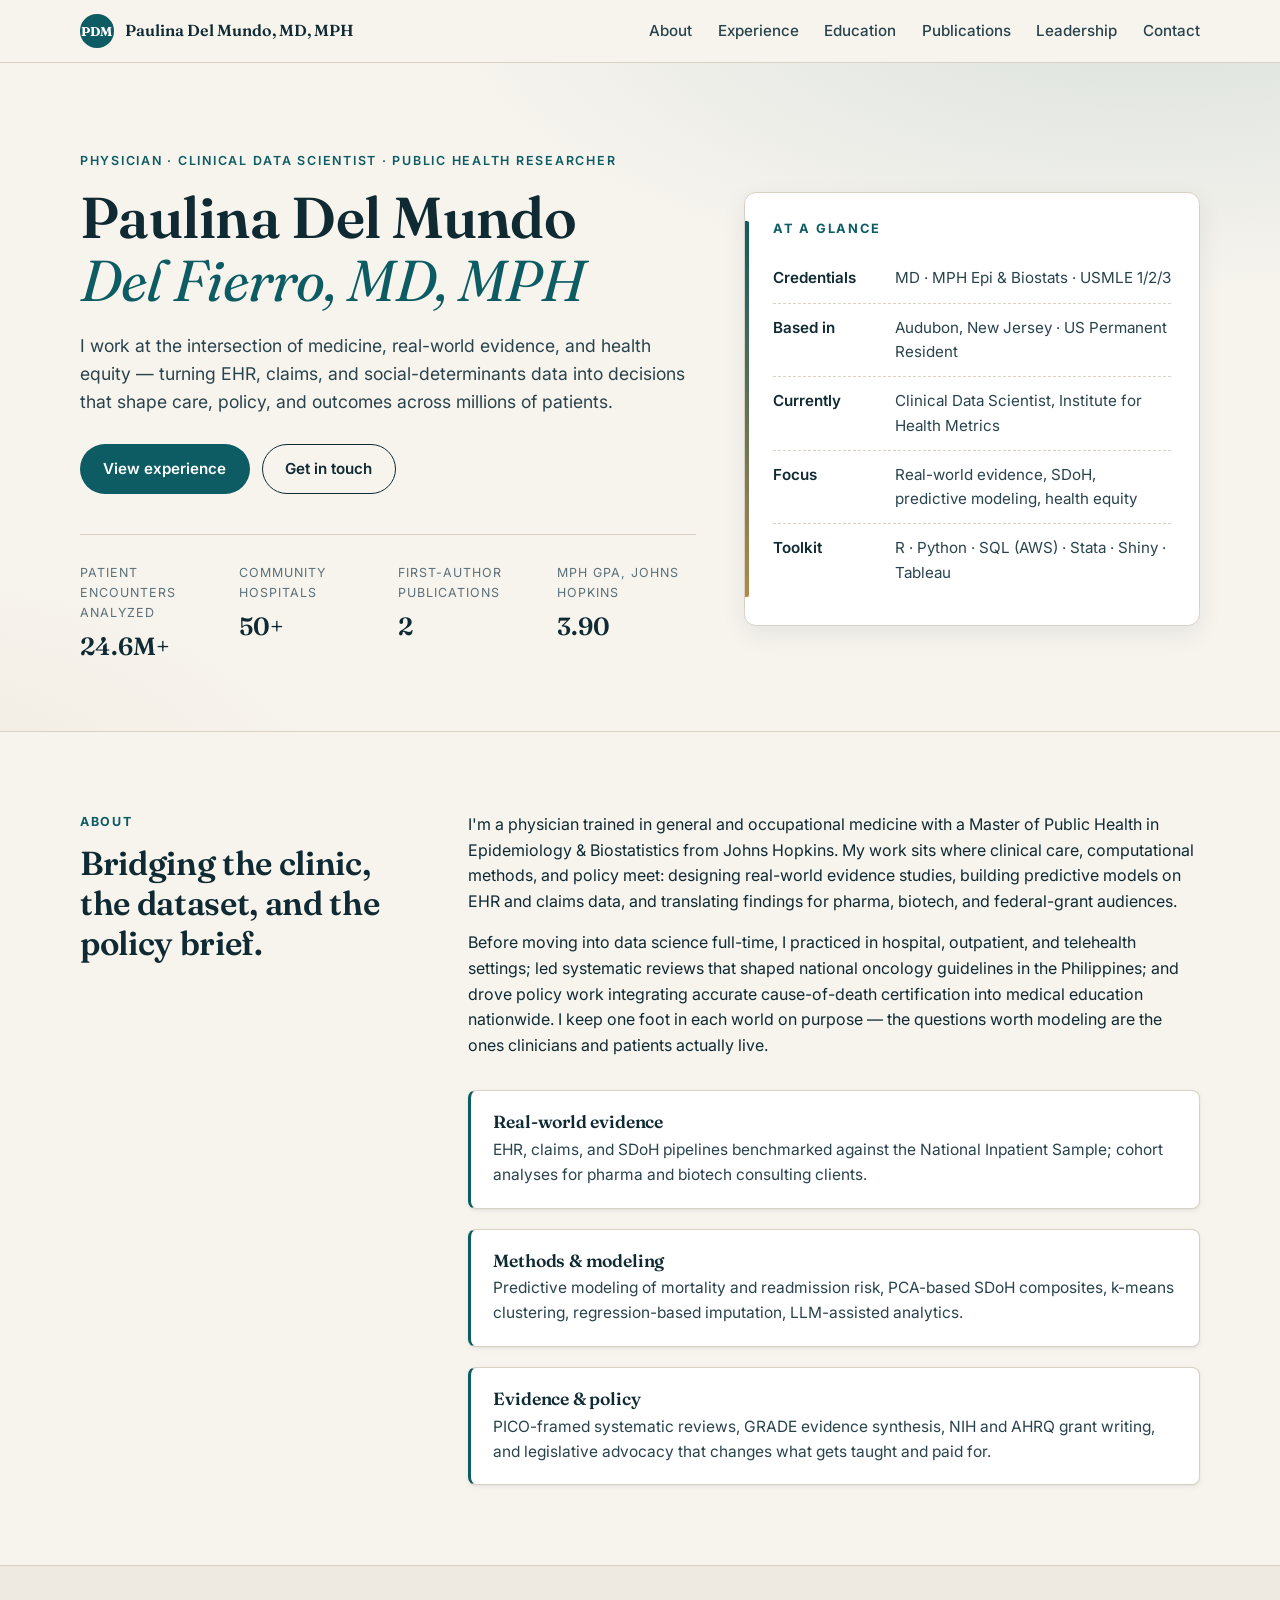
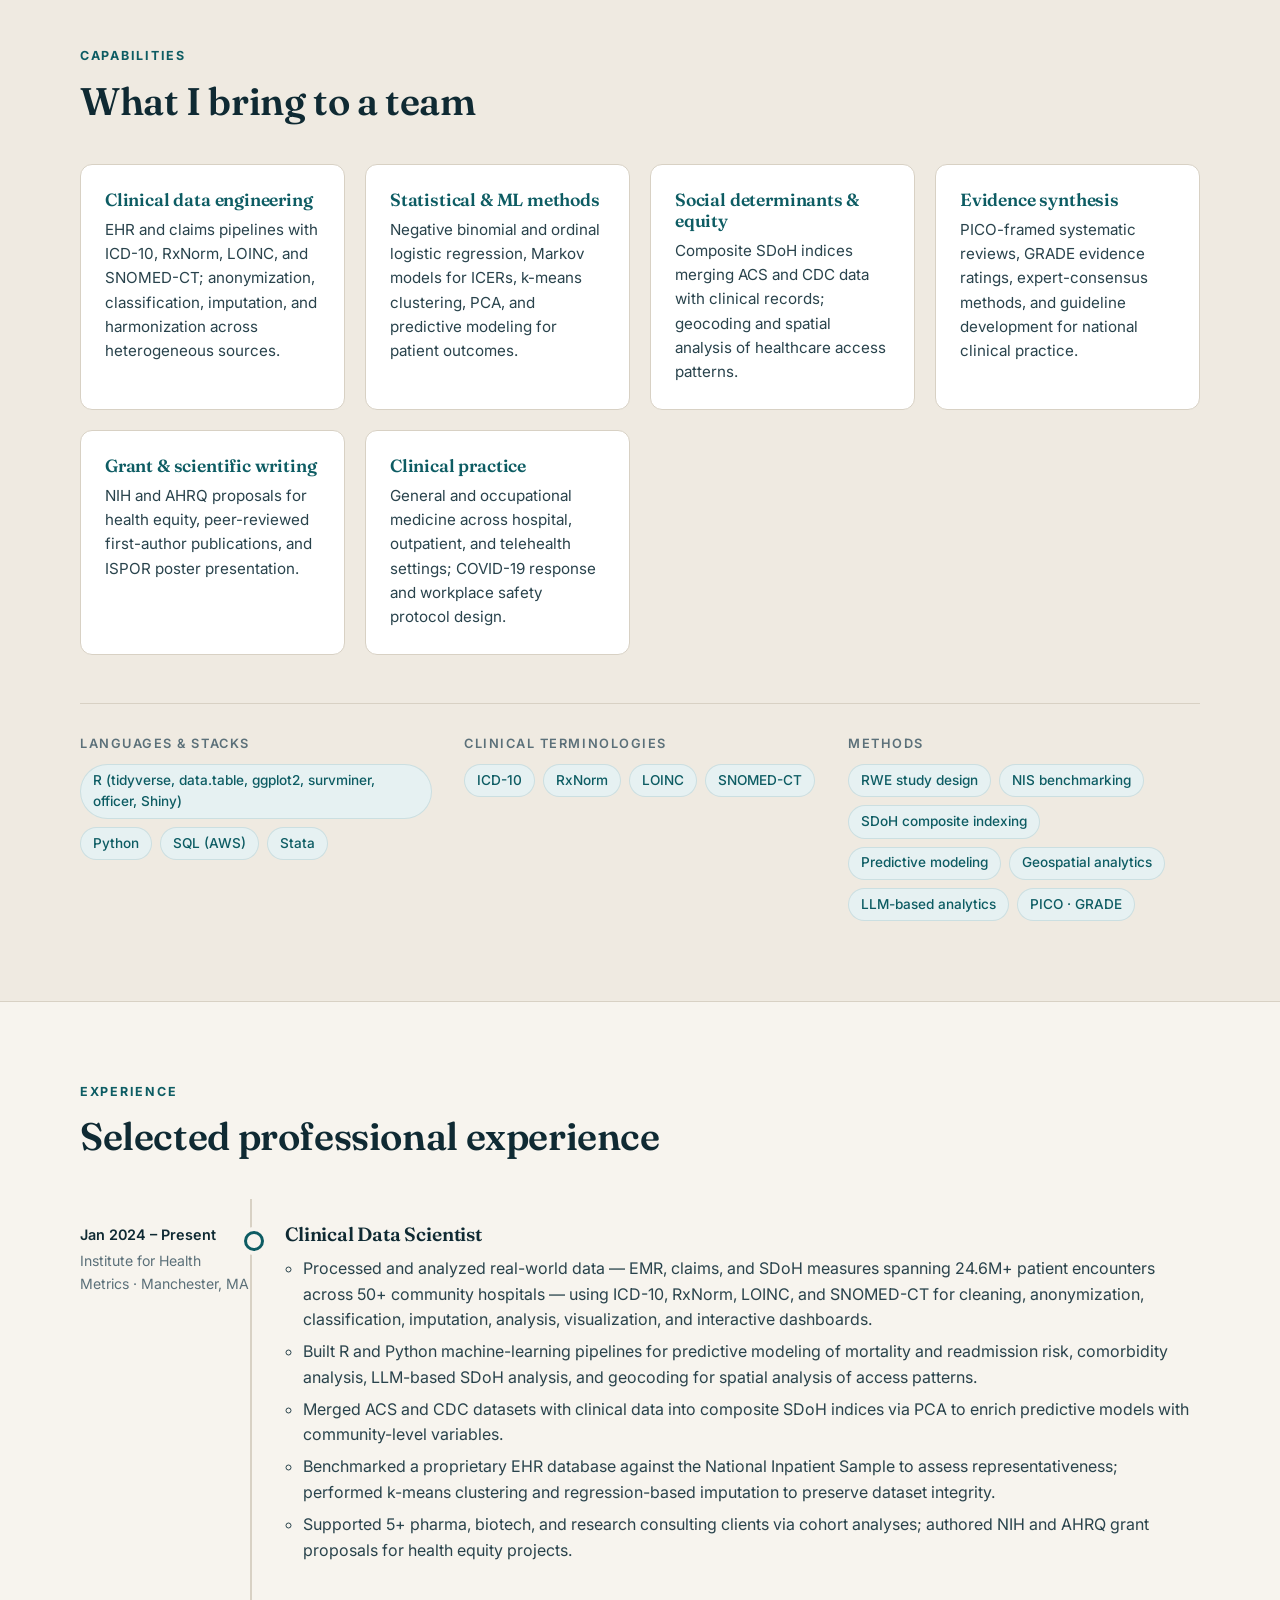
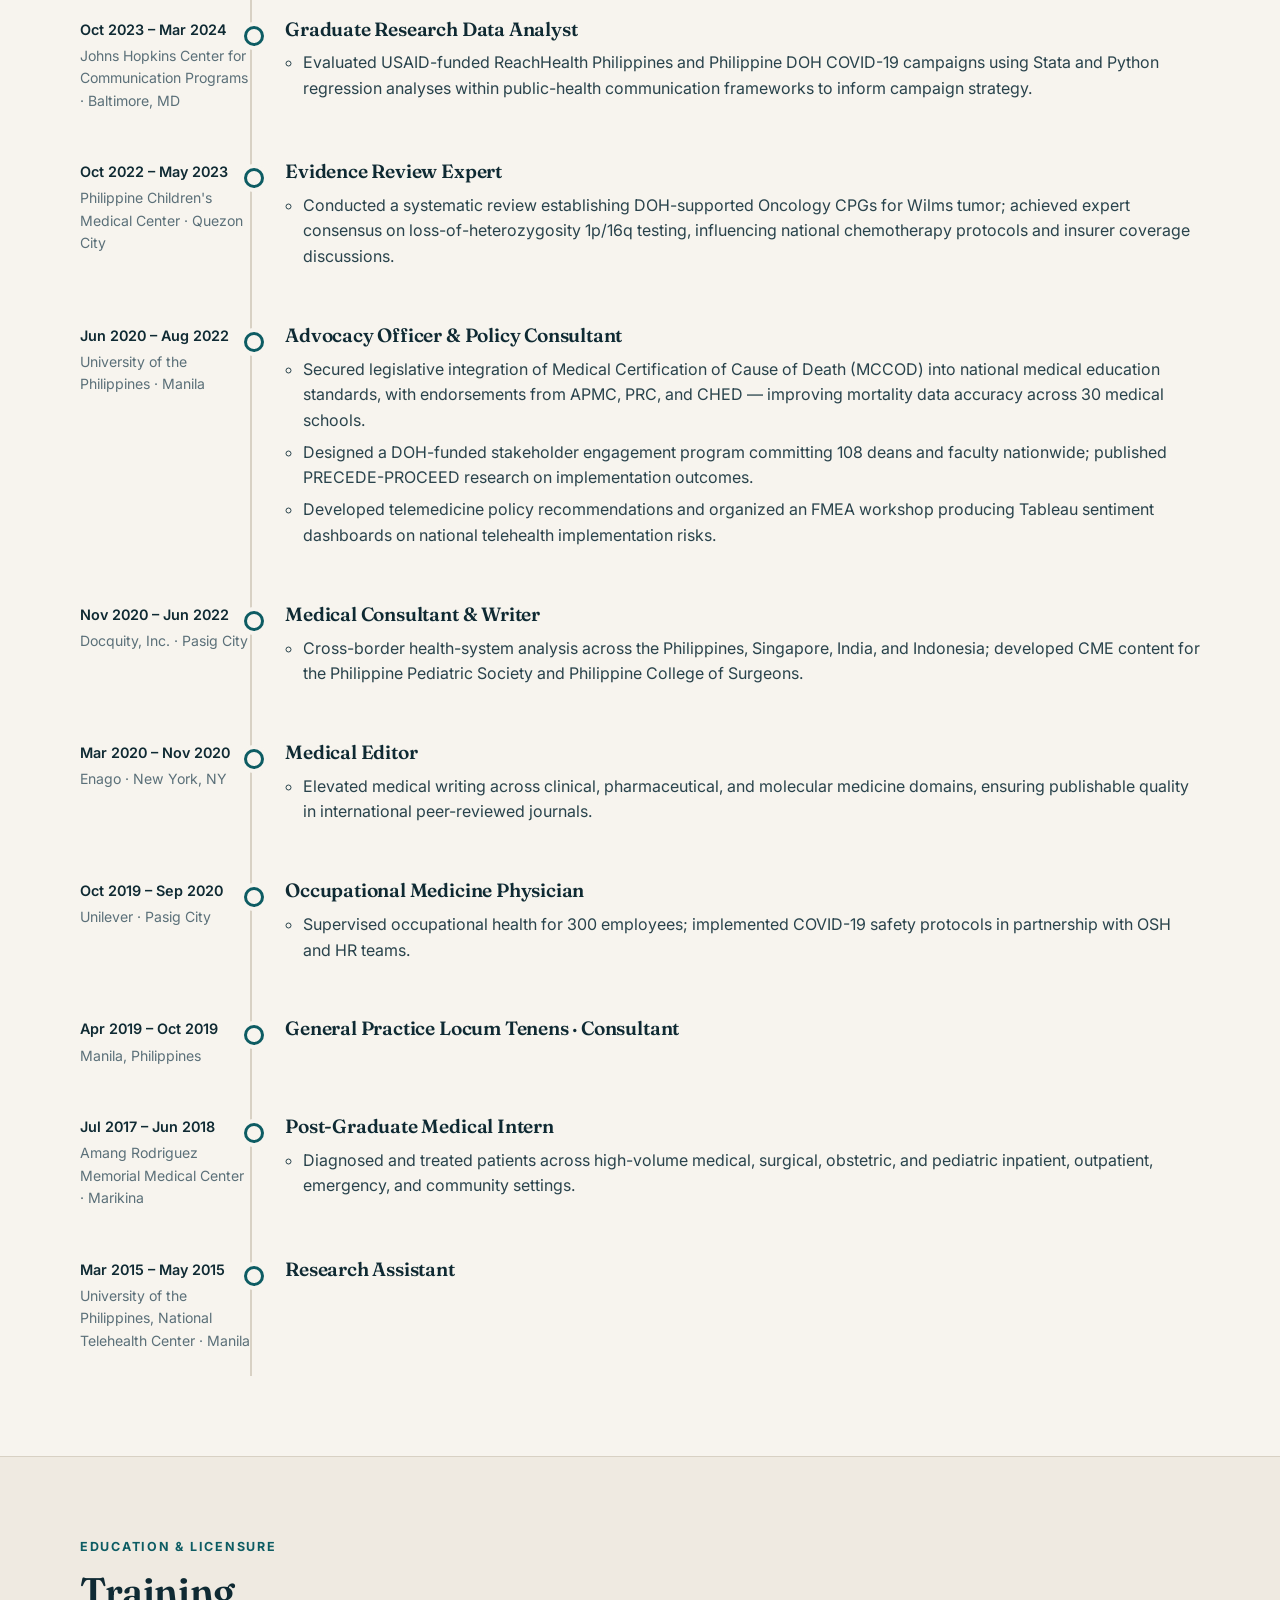
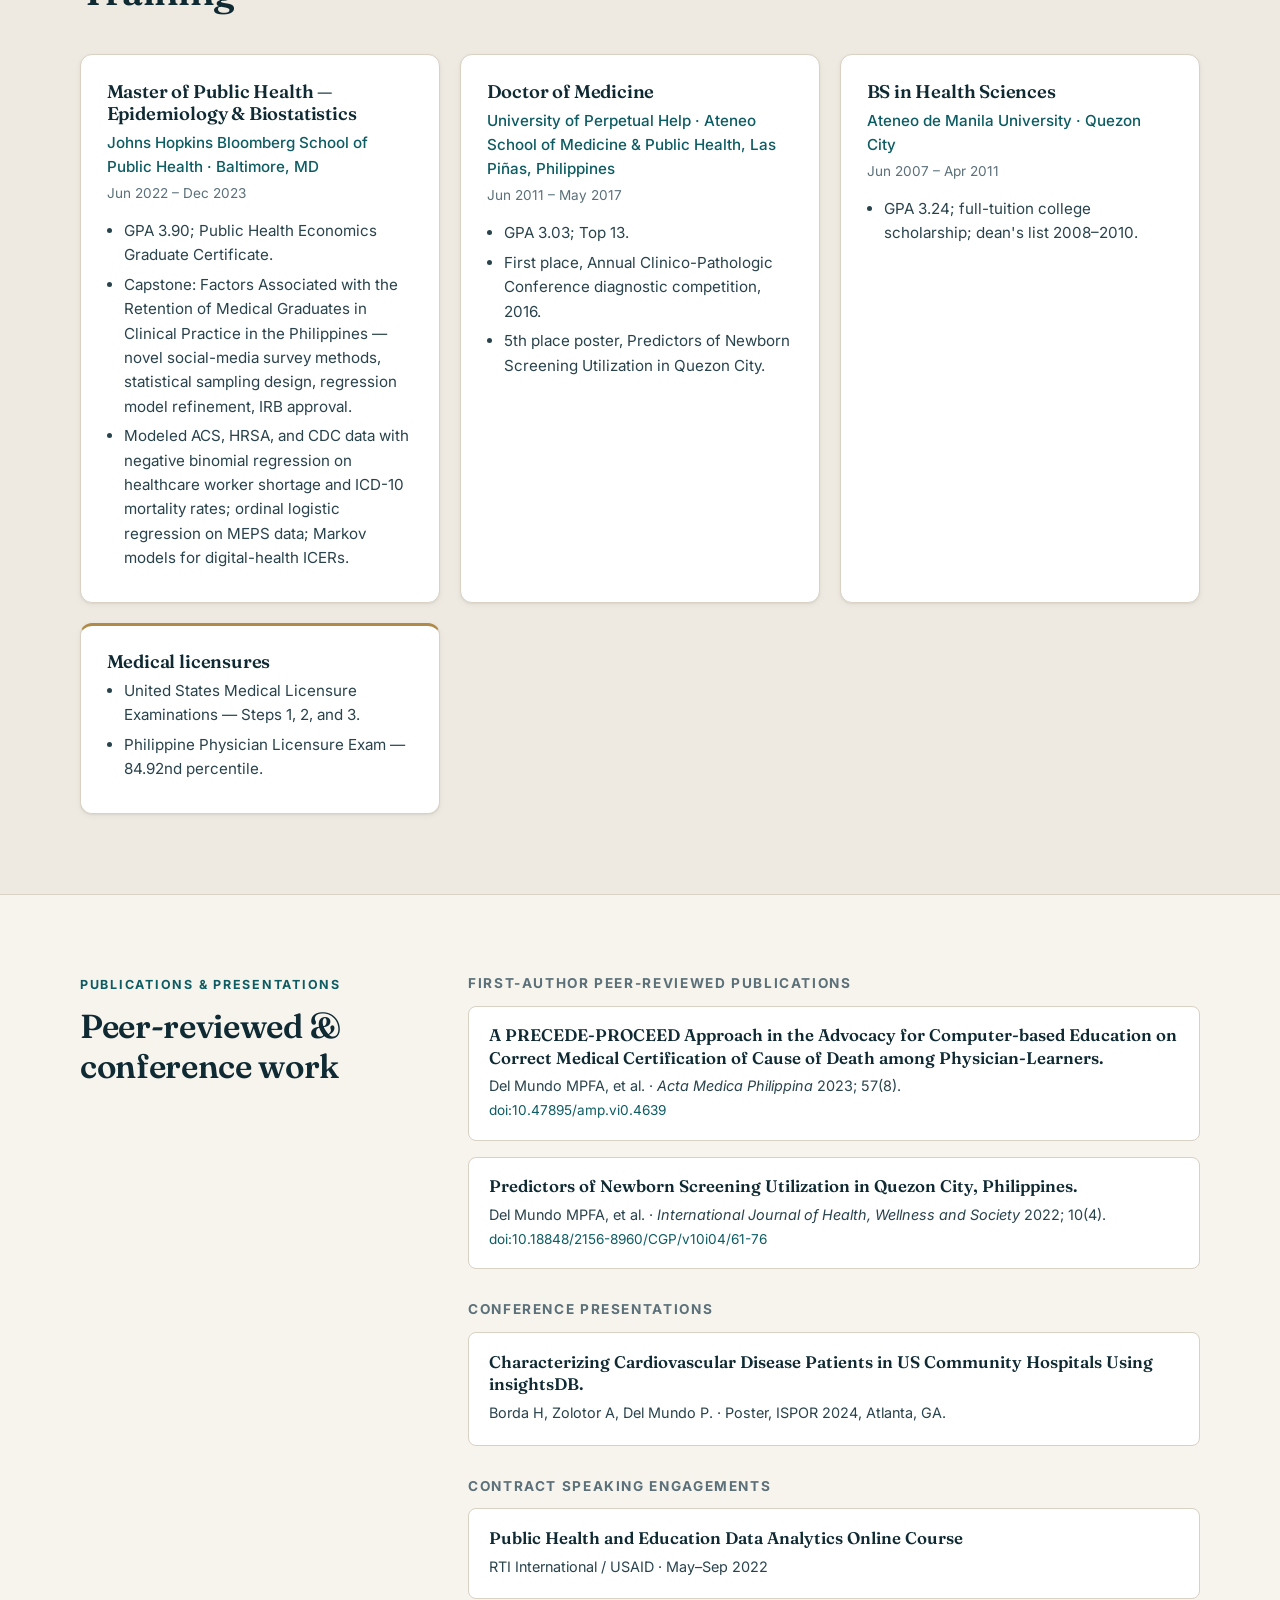
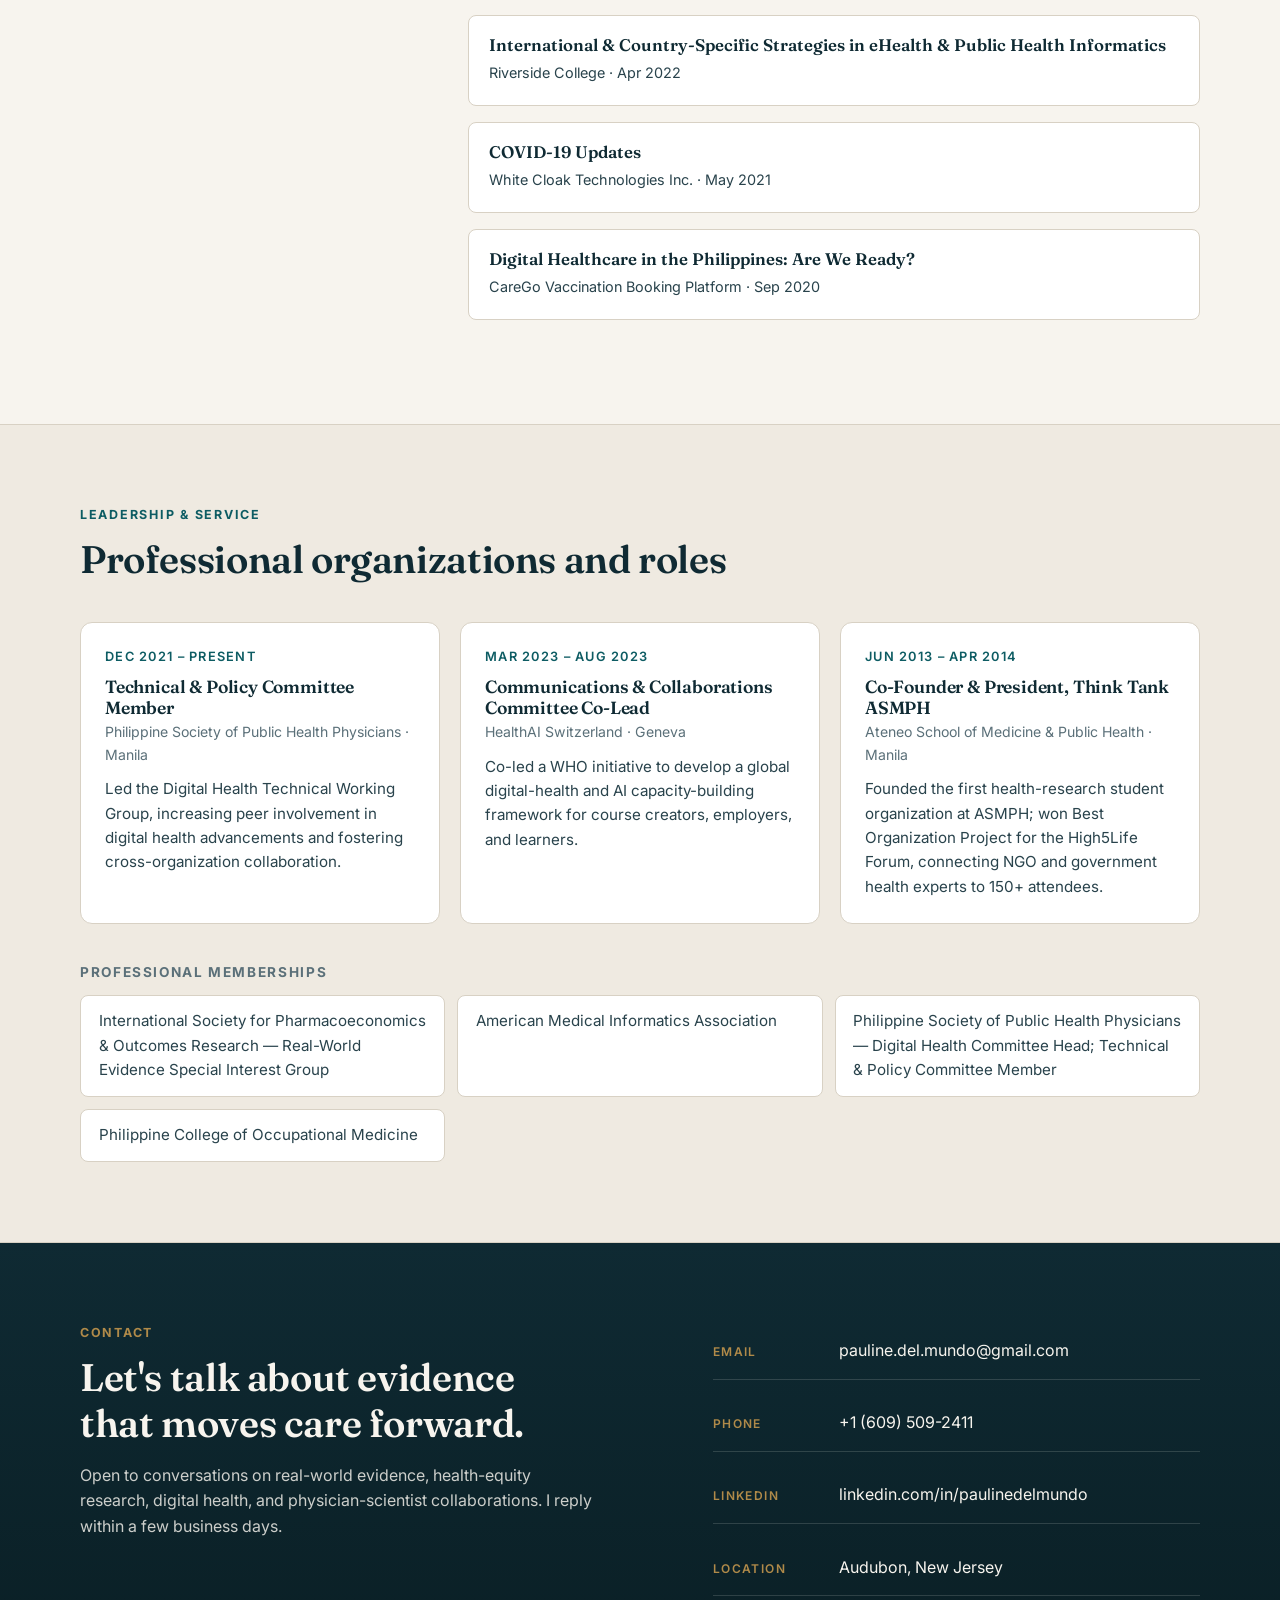
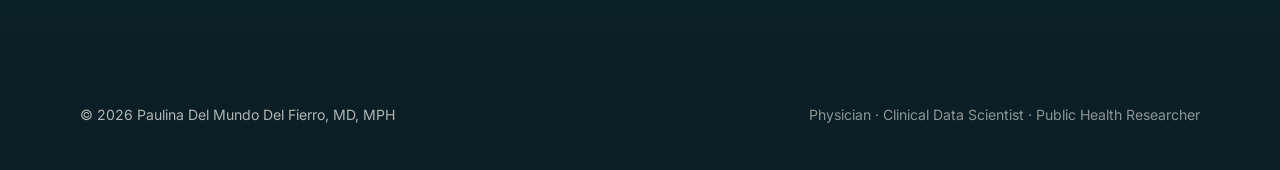
==== index.html @ 36c2dc62 "Add static portfolio site Single-page site with hero, about, capabilities, experience timeline, educ" ====
<!DOCTYPE html>
<html lang="en">
<head>
  <meta charset="UTF-8" />
  <meta name="viewport" content="width=device-width, initial-scale=1.0" />
  <title>Paulina Del Mundo Del Fierro, MD, MPH — Physician & Clinical Data Scientist</title>
  <meta name="description" content="Physician and clinical data scientist working at the intersection of real-world evidence, health equity, and digital health. MD, MPH (Johns Hopkins)." />
  <link rel="preconnect" href="https://fonts.googleapis.com" />
  <link rel="preconnect" href="https://fonts.gstatic.com" crossorigin />
  <link href="https://fonts.googleapis.com/css2?family=Fraunces:ital,wght@0,400;0,600;0,700;1,400&family=Inter:wght@300;400;500;600;700&display=swap" rel="stylesheet" />
  <link rel="stylesheet" href="styles.css" />
</head>
<body>
  <header class="site-header">
    <div class="container nav">
      <a href="#top" class="brand">
        <span class="brand-mark">PDM</span>
        <span class="brand-name">Paulina Del Mundo, MD, MPH</span>
      </a>
      <nav aria-label="Primary">
        <ul class="nav-links">
          <li><a href="#about">About</a></li>
          <li><a href="#experience">Experience</a></li>
          <li><a href="#education">Education</a></li>
          <li><a href="#publications">Publications</a></li>
          <li><a href="#leadership">Leadership</a></li>
          <li><a href="#contact">Contact</a></li>
        </ul>
      </nav>
      <button class="nav-toggle" aria-label="Open navigation" aria-expanded="false">
        <span></span><span></span><span></span>
      </button>
    </div>
  </header>

  <main id="top">
    <section class="hero">
      <div class="container hero-grid">
        <div class="hero-copy">
          <p class="eyebrow">Physician &middot; Clinical Data Scientist &middot; Public Health Researcher</p>
          <h1>Paulina Del Mundo<br /><span class="hero-accent">Del Fierro, MD, MPH</span></h1>
          <p class="lede">
            I work at the intersection of medicine, real-world evidence, and health equity —
            turning EHR, claims, and social-determinants data into decisions that shape
            care, policy, and outcomes across millions of patients.
          </p>
          <div class="hero-cta">
            <a class="btn btn-primary" href="#experience">View experience</a>
            <a class="btn btn-ghost" href="#contact">Get in touch</a>
          </div>
          <dl class="hero-stats">
            <div>
              <dt>Patient encounters analyzed</dt>
              <dd>24.6M+</dd>
            </div>
            <div>
              <dt>Community hospitals</dt>
              <dd>50+</dd>
            </div>
            <div>
              <dt>First-author publications</dt>
              <dd>2</dd>
            </div>
            <div>
              <dt>MPH GPA, Johns Hopkins</dt>
              <dd>3.90</dd>
            </div>
          </dl>
        </div>
        <aside class="hero-card" aria-label="At a glance">
          <h2 class="card-title">At a glance</h2>
          <ul class="card-list">
            <li><strong>Credentials</strong><span>MD &middot; MPH Epi &amp; Biostats &middot; USMLE 1/2/3</span></li>
            <li><strong>Based in</strong><span>Audubon, New Jersey &middot; US Permanent Resident</span></li>
            <li><strong>Currently</strong><span>Clinical Data Scientist, Institute for Health Metrics</span></li>
            <li><strong>Focus</strong><span>Real-world evidence, SDoH, predictive modeling, health equity</span></li>
            <li><strong>Toolkit</strong><span>R &middot; Python &middot; SQL (AWS) &middot; Stata &middot; Shiny &middot; Tableau</span></li>
          </ul>
        </aside>
      </div>
    </section>

    <section id="about" class="section">
      <div class="container section-grid">
        <div class="section-intro">
          <p class="section-kicker">About</p>
          <h2>Bridging the clinic, the dataset, and the policy brief.</h2>
        </div>
        <div class="section-body">
          <p>
            I'm a physician trained in general and occupational medicine with a Master of Public Health
            in Epidemiology &amp; Biostatistics from Johns Hopkins. My work sits where clinical care,
            computational methods, and policy meet: designing real-world evidence studies, building
            predictive models on EHR and claims data, and translating findings for pharma, biotech,
            and federal-grant audiences.
          </p>
          <p>
            Before moving into data science full-time, I practiced in hospital, outpatient, and
            telehealth settings; led systematic reviews that shaped national oncology guidelines in the
            Philippines; and drove policy work integrating accurate cause-of-death certification into
            medical education nationwide. I keep one foot in each world on purpose — the questions
            worth modeling are the ones clinicians and patients actually live.
          </p>
          <ul class="pillars">
            <li>
              <h3>Real-world evidence</h3>
              <p>EHR, claims, and SDoH pipelines benchmarked against the National Inpatient Sample; cohort analyses for pharma and biotech consulting clients.</p>
            </li>
            <li>
              <h3>Methods &amp; modeling</h3>
              <p>Predictive modeling of mortality and readmission risk, PCA-based SDoH composites, k-means clustering, regression-based imputation, LLM-assisted analytics.</p>
            </li>
            <li>
              <h3>Evidence &amp; policy</h3>
              <p>PICO-framed systematic reviews, GRADE evidence synthesis, NIH and AHRQ grant writing, and legislative advocacy that changes what gets taught and paid for.</p>
            </li>
          </ul>
        </div>
      </div>
    </section>

    <section id="skills" class="section section-muted">
      <div class="container">
        <p class="section-kicker">Capabilities</p>
        <h2 class="section-title">What I bring to a team</h2>
        <div class="skills-grid">
          <article class="skill-card">
            <h3>Clinical data engineering</h3>
            <p>EHR and claims pipelines with ICD-10, RxNorm, LOINC, and SNOMED-CT; anonymization, classification, imputation, and harmonization across heterogeneous sources.</p>
          </article>
          <article class="skill-card">
            <h3>Statistical &amp; ML methods</h3>
            <p>Negative binomial and ordinal logistic regression, Markov models for ICERs, k-means clustering, PCA, and predictive modeling for patient outcomes.</p>
          </article>
          <article class="skill-card">
            <h3>Social determinants &amp; equity</h3>
            <p>Composite SDoH indices merging ACS and CDC data with clinical records; geocoding and spatial analysis of healthcare access patterns.</p>
          </article>
          <article class="skill-card">
            <h3>Evidence synthesis</h3>
            <p>PICO-framed systematic reviews, GRADE evidence ratings, expert-consensus methods, and guideline development for national clinical practice.</p>
          </article>
          <article class="skill-card">
            <h3>Grant &amp; scientific writing</h3>
            <p>NIH and AHRQ proposals for health equity, peer-reviewed first-author publications, and ISPOR poster presentation.</p>
          </article>
          <article class="skill-card">
            <h3>Clinical practice</h3>
            <p>General and occupational medicine across hospital, outpatient, and telehealth settings; COVID-19 response and workplace safety protocol design.</p>
          </article>
        </div>

        <div class="toolkit">
          <div>
            <h4>Languages &amp; stacks</h4>
            <ul class="tags">
              <li>R (tidyverse, data.table, ggplot2, survminer, officer, Shiny)</li>
              <li>Python</li>
              <li>SQL (AWS)</li>
              <li>Stata</li>
            </ul>
          </div>
          <div>
            <h4>Clinical terminologies</h4>
            <ul class="tags">
              <li>ICD-10</li>
              <li>RxNorm</li>
              <li>LOINC</li>
              <li>SNOMED-CT</li>
            </ul>
          </div>
          <div>
            <h4>Methods</h4>
            <ul class="tags">
              <li>RWE study design</li>
              <li>NIS benchmarking</li>
              <li>SDoH composite indexing</li>
              <li>Predictive modeling</li>
              <li>Geospatial analytics</li>
              <li>LLM-based analytics</li>
              <li>PICO &middot; GRADE</li>
            </ul>
          </div>
        </div>
      </div>
    </section>

    <section id="experience" class="section">
      <div class="container">
        <p class="section-kicker">Experience</p>
        <h2 class="section-title">Selected professional experience</h2>
        <ol class="timeline">
          <li>
            <div class="timeline-meta">
              <time>Jan 2024 &ndash; Present</time>
              <p class="timeline-org">Institute for Health Metrics &middot; Manchester, MA</p>
            </div>
            <div class="timeline-body">
              <h3>Clinical Data Scientist</h3>
              <ul>
                <li>Processed and analyzed real-world data — EMR, claims, and SDoH measures spanning 24.6M+ patient encounters across 50+ community hospitals — using ICD-10, RxNorm, LOINC, and SNOMED-CT for cleaning, anonymization, classification, imputation, analysis, visualization, and interactive dashboards.</li>
                <li>Built R and Python machine-learning pipelines for predictive modeling of mortality and readmission risk, comorbidity analysis, LLM-based SDoH analysis, and geocoding for spatial analysis of access patterns.</li>
                <li>Merged ACS and CDC datasets with clinical data into composite SDoH indices via PCA to enrich predictive models with community-level variables.</li>
                <li>Benchmarked a proprietary EHR database against the National Inpatient Sample to assess representativeness; performed k-means clustering and regression-based imputation to preserve dataset integrity.</li>
                <li>Supported 5+ pharma, biotech, and research consulting clients via cohort analyses; authored NIH and AHRQ grant proposals for health equity projects.</li>
              </ul>
            </div>
          </li>

          <li>
            <div class="timeline-meta">
              <time>Oct 2023 &ndash; Mar 2024</time>
              <p class="timeline-org">Johns Hopkins Center for Communication Programs &middot; Baltimore, MD</p>
            </div>
            <div class="timeline-body">
              <h3>Graduate Research Data Analyst</h3>
              <ul>
                <li>Evaluated USAID-funded ReachHealth Philippines and Philippine DOH COVID-19 campaigns using Stata and Python regression analyses within public-health communication frameworks to inform campaign strategy.</li>
              </ul>
            </div>
          </li>

          <li>
            <div class="timeline-meta">
              <time>Oct 2022 &ndash; May 2023</time>
              <p class="timeline-org">Philippine Children's Medical Center &middot; Quezon City</p>
            </div>
            <div class="timeline-body">
              <h3>Evidence Review Expert</h3>
              <ul>
                <li>Conducted a systematic review establishing DOH-supported Oncology CPGs for Wilms tumor; achieved expert consensus on loss-of-heterozygosity 1p/16q testing, influencing national chemotherapy protocols and insurer coverage discussions.</li>
              </ul>
            </div>
          </li>

          <li>
            <div class="timeline-meta">
              <time>Jun 2020 &ndash; Aug 2022</time>
              <p class="timeline-org">University of the Philippines &middot; Manila</p>
            </div>
            <div class="timeline-body">
              <h3>Advocacy Officer &amp; Policy Consultant</h3>
              <ul>
                <li>Secured legislative integration of Medical Certification of Cause of Death (MCCOD) into national medical education standards, with endorsements from APMC, PRC, and CHED — improving mortality data accuracy across 30 medical schools.</li>
                <li>Designed a DOH-funded stakeholder engagement program committing 108 deans and faculty nationwide; published PRECEDE-PROCEED research on implementation outcomes.</li>
                <li>Developed telemedicine policy recommendations and organized an FMEA workshop producing Tableau sentiment dashboards on national telehealth implementation risks.</li>
              </ul>
            </div>
          </li>

          <li>
            <div class="timeline-meta">
              <time>Nov 2020 &ndash; Jun 2022</time>
              <p class="timeline-org">Docquity, Inc. &middot; Pasig City</p>
            </div>
            <div class="timeline-body">
              <h3>Medical Consultant &amp; Writer</h3>
              <ul>
                <li>Cross-border health-system analysis across the Philippines, Singapore, India, and Indonesia; developed CME content for the Philippine Pediatric Society and Philippine College of Surgeons.</li>
              </ul>
            </div>
          </li>

          <li>
            <div class="timeline-meta">
              <time>Mar 2020 &ndash; Nov 2020</time>
              <p class="timeline-org">Enago &middot; New York, NY</p>
            </div>
            <div class="timeline-body">
              <h3>Medical Editor</h3>
              <ul>
                <li>Elevated medical writing across clinical, pharmaceutical, and molecular medicine domains, ensuring publishable quality in international peer-reviewed journals.</li>
              </ul>
            </div>
          </li>

          <li>
            <div class="timeline-meta">
              <time>Oct 2019 &ndash; Sep 2020</time>
              <p class="timeline-org">Unilever &middot; Pasig City</p>
            </div>
            <div class="timeline-body">
              <h3>Occupational Medicine Physician</h3>
              <ul>
                <li>Supervised occupational health for 300 employees; implemented COVID-19 safety protocols in partnership with OSH and HR teams.</li>
              </ul>
            </div>
          </li>

          <li>
            <div class="timeline-meta">
              <time>Apr 2019 &ndash; Oct 2019</time>
              <p class="timeline-org">Manila, Philippines</p>
            </div>
            <div class="timeline-body">
              <h3>General Practice Locum Tenens &middot; Consultant</h3>
            </div>
          </li>

          <li>
            <div class="timeline-meta">
              <time>Jul 2017 &ndash; Jun 2018</time>
              <p class="timeline-org">Amang Rodriguez Memorial Medical Center &middot; Marikina</p>
            </div>
            <div class="timeline-body">
              <h3>Post-Graduate Medical Intern</h3>
              <ul>
                <li>Diagnosed and treated patients across high-volume medical, surgical, obstetric, and pediatric inpatient, outpatient, emergency, and community settings.</li>
              </ul>
            </div>
          </li>

          <li>
            <div class="timeline-meta">
              <time>Mar 2015 &ndash; May 2015</time>
              <p class="timeline-org">University of the Philippines, National Telehealth Center &middot; Manila</p>
            </div>
            <div class="timeline-body">
              <h3>Research Assistant</h3>
            </div>
          </li>
        </ol>
      </div>
    </section>

    <section id="education" class="section section-muted">
      <div class="container">
        <p class="section-kicker">Education &amp; licensure</p>
        <h2 class="section-title">Training</h2>
        <div class="edu-grid">
          <article class="edu-card">
            <h3>Master of Public Health &mdash; Epidemiology &amp; Biostatistics</h3>
            <p class="edu-school">Johns Hopkins Bloomberg School of Public Health &middot; Baltimore, MD</p>
            <p class="edu-dates">Jun 2022 &ndash; Dec 2023</p>
            <ul>
              <li>GPA 3.90; Public Health Economics Graduate Certificate.</li>
              <li>Capstone: Factors Associated with the Retention of Medical Graduates in Clinical Practice in the Philippines — novel social-media survey methods, statistical sampling design, regression model refinement, IRB approval.</li>
              <li>Modeled ACS, HRSA, and CDC data with negative binomial regression on healthcare worker shortage and ICD-10 mortality rates; ordinal logistic regression on MEPS data; Markov models for digital-health ICERs.</li>
            </ul>
          </article>
          <article class="edu-card">
            <h3>Doctor of Medicine</h3>
            <p class="edu-school">University of Perpetual Help &middot; Ateneo School of Medicine &amp; Public Health, Las Piñas, Philippines</p>
            <p class="edu-dates">Jun 2011 &ndash; May 2017</p>
            <ul>
              <li>GPA 3.03; Top 13.</li>
              <li>First place, Annual Clinico-Pathologic Conference diagnostic competition, 2016.</li>
              <li>5th place poster, Predictors of Newborn Screening Utilization in Quezon City.</li>
            </ul>
          </article>
          <article class="edu-card">
            <h3>BS in Health Sciences</h3>
            <p class="edu-school">Ateneo de Manila University &middot; Quezon City</p>
            <p class="edu-dates">Jun 2007 &ndash; Apr 2011</p>
            <ul>
              <li>GPA 3.24; full-tuition college scholarship; dean's list 2008&ndash;2010.</li>
            </ul>
          </article>
          <article class="edu-card edu-card-licensure">
            <h3>Medical licensures</h3>
            <ul>
              <li>United States Medical Licensure Examinations &mdash; Steps 1, 2, and 3.</li>
              <li>Philippine Physician Licensure Exam &mdash; 84.92nd percentile.</li>
            </ul>
          </article>
        </div>
      </div>
    </section>

    <section id="publications" class="section">
      <div class="container section-grid">
        <div class="section-intro">
          <p class="section-kicker">Publications &amp; presentations</p>
          <h2>Peer-reviewed &amp; conference work</h2>
        </div>
        <div class="section-body">
          <h3 class="subhead">First-author peer-reviewed publications</h3>
          <ol class="pub-list">
            <li>
              <p class="pub-title">A PRECEDE-PROCEED Approach in the Advocacy for Computer-based Education on Correct Medical Certification of Cause of Death among Physician-Learners.</p>
              <p class="pub-meta">Del Mundo MPFA, et al. &middot; <em>Acta Medica Philippina</em> 2023; 57(8).</p>
              <p class="pub-doi"><a href="https://doi.org/10.47895/amp.vi0.4639" target="_blank" rel="noopener">doi:10.47895/amp.vi0.4639</a></p>
            </li>
            <li>
              <p class="pub-title">Predictors of Newborn Screening Utilization in Quezon City, Philippines.</p>
              <p class="pub-meta">Del Mundo MPFA, et al. &middot; <em>International Journal of Health, Wellness and Society</em> 2022; 10(4).</p>
              <p class="pub-doi"><a href="https://doi.org/10.18848/2156-8960/CGP/v10i04/61-76" target="_blank" rel="noopener">doi:10.18848/2156-8960/CGP/v10i04/61-76</a></p>
            </li>
          </ol>

          <h3 class="subhead">Conference presentations</h3>
          <ul class="pub-list">
            <li>
              <p class="pub-title">Characterizing Cardiovascular Disease Patients in US Community Hospitals Using insightsDB.</p>
              <p class="pub-meta">Borda H, Zolotor A, Del Mundo P. &middot; Poster, ISPOR 2024, Atlanta, GA.</p>
            </li>
          </ul>

          <h3 class="subhead">Contract speaking engagements</h3>
          <ul class="pub-list">
            <li><p class="pub-title">Public Health and Education Data Analytics Online Course</p><p class="pub-meta">RTI International / USAID &middot; May&ndash;Sep 2022</p></li>
            <li><p class="pub-title">International &amp; Country-Specific Strategies in eHealth &amp; Public Health Informatics</p><p class="pub-meta">Riverside College &middot; Apr 2022</p></li>
            <li><p class="pub-title">COVID-19 Updates</p><p class="pub-meta">White Cloak Technologies Inc. &middot; May 2021</p></li>
            <li><p class="pub-title">Digital Healthcare in the Philippines: Are We Ready?</p><p class="pub-meta">CareGo Vaccination Booking Platform &middot; Sep 2020</p></li>
          </ul>
        </div>
      </div>
    </section>

    <section id="leadership" class="section section-muted">
      <div class="container">
        <p class="section-kicker">Leadership &amp; service</p>
        <h2 class="section-title">Professional organizations and roles</h2>

        <div class="leadership-grid">
          <article class="lead-card">
            <p class="lead-dates">Dec 2021 &ndash; Present</p>
            <h3>Technical &amp; Policy Committee Member</h3>
            <p class="lead-org">Philippine Society of Public Health Physicians &middot; Manila</p>
            <p>Led the Digital Health Technical Working Group, increasing peer involvement in digital health advancements and fostering cross-organization collaboration.</p>
          </article>
          <article class="lead-card">
            <p class="lead-dates">Mar 2023 &ndash; Aug 2023</p>
            <h3>Communications &amp; Collaborations Committee Co-Lead</h3>
            <p class="lead-org">HealthAI Switzerland &middot; Geneva</p>
            <p>Co-led a WHO initiative to develop a global digital-health and AI capacity-building framework for course creators, employers, and learners.</p>
          </article>
          <article class="lead-card">
            <p class="lead-dates">Jun 2013 &ndash; Apr 2014</p>
            <h3>Co-Founder &amp; President, Think Tank ASMPH</h3>
            <p class="lead-org">Ateneo School of Medicine &amp; Public Health &middot; Manila</p>
            <p>Founded the first health-research student organization at ASMPH; won Best Organization Project for the High5Life Forum, connecting NGO and government health experts to 150+ attendees.</p>
          </article>
        </div>

        <div class="memberships">
          <h3 class="subhead">Professional memberships</h3>
          <ul>
            <li>International Society for Pharmacoeconomics &amp; Outcomes Research &mdash; Real-World Evidence Special Interest Group</li>
            <li>American Medical Informatics Association</li>
            <li>Philippine Society of Public Health Physicians &mdash; Digital Health Committee Head; Technical &amp; Policy Committee Member</li>
            <li>Philippine College of Occupational Medicine</li>
          </ul>
        </div>
      </div>
    </section>

    <section id="contact" class="section section-contact">
      <div class="container contact-grid">
        <div>
          <p class="section-kicker">Contact</p>
          <h2>Let's talk about evidence that moves care forward.</h2>
          <p class="contact-lede">
            Open to conversations on real-world evidence, health-equity research, digital health, and
            physician-scientist collaborations. I reply within a few business days.
          </p>
        </div>
        <ul class="contact-list">
          <li>
            <span class="contact-label">Email</span>
            <a href="mailto:pauline.del.mundo@gmail.com">pauline.del.mundo@gmail.com</a>
          </li>
          <li>
            <span class="contact-label">Phone</span>
            <a href="tel:+16095092411">+1 (609) 509-2411</a>
          </li>
          <li>
            <span class="contact-label">LinkedIn</span>
            <a href="https://linkedin.com/in/paulinedelmundo" target="_blank" rel="noopener">linkedin.com/in/paulinedelmundo</a>
          </li>
          <li>
            <span class="contact-label">Location</span>
            <span>Audubon, New Jersey</span>
          </li>
        </ul>
      </div>
    </section>
  </main>

  <footer class="site-footer">
    <div class="container footer-inner">
      <p>&copy; <span id="year"></span> Paulina Del Mundo Del Fierro, MD, MPH</p>
      <p class="footer-tag">Physician &middot; Clinical Data Scientist &middot; Public Health Researcher</p>
    </div>
  </footer>

  <script src="script.js"></script>
</body>
</html>
---- styles.css ----
:root {
  --ink: #0f2a33;
  --ink-soft: #29434c;
  --muted: #5b7079;
  --paper: #f7f4ee;
  --paper-2: #efeae1;
  --line: #d8d1c4;
  --accent: #0d5c63;
  --accent-2: #147a82;
  --accent-soft: #e6f1f2;
  --gold: #b08a49;
  --white: #ffffff;
  --max: 1120px;
  --radius: 12px;
  --shadow-sm: 0 1px 2px rgba(15, 42, 51, 0.06), 0 2px 6px rgba(15, 42, 51, 0.05);
  --shadow-md: 0 8px 24px rgba(15, 42, 51, 0.08);
  --font-sans: "Inter", system-ui, -apple-system, "Segoe UI", Roboto, Helvetica, Arial, sans-serif;
  --font-serif: "Fraunces", Georgia, "Times New Roman", serif;
}

* {
  box-sizing: border-box;
}

html {
  scroll-behavior: smooth;
}

body {
  margin: 0;
  font-family: var(--font-sans);
  color: var(--ink);
  background: var(--paper);
  line-height: 1.6;
  -webkit-font-smoothing: antialiased;
  text-rendering: optimizeLegibility;
}

img {
  max-width: 100%;
  display: block;
}

a {
  color: var(--accent);
  text-decoration: none;
  transition: color 0.2s ease;
}
a:hover {
  color: var(--accent-2);
}

h1, h2, h3, h4 {
  font-family: var(--font-serif);
  color: var(--ink);
  letter-spacing: -0.01em;
  margin: 0 0 0.5rem;
  line-height: 1.2;
  font-weight: 600;
}

p {
  margin: 0 0 1rem;
}

.container {
  width: min(var(--max), 92vw);
  margin: 0 auto;
}

/* ===== Header ===== */
.site-header {
  position: sticky;
  top: 0;
  z-index: 40;
  background: rgba(247, 244, 238, 0.92);
  backdrop-filter: saturate(1.3) blur(10px);
  border-bottom: 1px solid var(--line);
}

.nav {
  display: flex;
  align-items: center;
  justify-content: space-between;
  gap: 1rem;
  padding: 0.9rem 0;
}

.brand {
  display: inline-flex;
  align-items: center;
  gap: 0.7rem;
  color: var(--ink);
  font-weight: 600;
}
.brand:hover { color: var(--accent); }

.brand-mark {
  display: inline-grid;
  place-items: center;
  width: 2.1rem;
  height: 2.1rem;
  border-radius: 50%;
  background: var(--accent);
  color: var(--white);
  font-family: var(--font-serif);
  font-weight: 700;
  font-size: 0.8rem;
  letter-spacing: 0.02em;
}

.brand-name {
  font-family: var(--font-serif);
  font-size: 1rem;
}

.nav-links {
  display: flex;
  gap: 1.6rem;
  list-style: none;
  margin: 0;
  padding: 0;
}

.nav-links a {
  color: var(--ink-soft);
  font-weight: 500;
  font-size: 0.95rem;
  position: relative;
}
.nav-links a::after {
  content: "";
  position: absolute;
  left: 0;
  right: 0;
  bottom: -6px;
  height: 2px;
  background: var(--accent);
  transform: scaleX(0);
  transform-origin: left;
  transition: transform 0.25s ease;
}
.nav-links a:hover {
  color: var(--ink);
}
.nav-links a:hover::after {
  transform: scaleX(1);
}

.nav-toggle {
  display: none;
  background: none;
  border: 0;
  padding: 0.4rem;
  cursor: pointer;
}
.nav-toggle span {
  display: block;
  width: 22px;
  height: 2px;
  background: var(--ink);
  margin: 5px 0;
  transition: transform 0.2s ease, opacity 0.2s ease;
}

/* ===== Hero ===== */
.hero {
  padding: 5.5rem 0 4rem;
  background:
    radial-gradient(1200px 500px at 90% -10%, rgba(13, 92, 99, 0.12), transparent 60%),
    radial-gradient(800px 400px at -10% 110%, rgba(176, 138, 73, 0.09), transparent 60%),
    var(--paper);
  border-bottom: 1px solid var(--line);
}

.hero-grid {
  display: grid;
  grid-template-columns: 1.35fr 1fr;
  gap: 3rem;
  align-items: center;
}

.eyebrow {
  text-transform: uppercase;
  letter-spacing: 0.14em;
  font-size: 0.78rem;
  color: var(--accent);
  font-weight: 600;
  margin: 0 0 1rem;
}

.hero h1 {
  font-size: clamp(2.25rem, 4.5vw, 3.6rem);
  line-height: 1.08;
  margin-bottom: 1.25rem;
}

.hero-accent {
  color: var(--accent);
  font-style: italic;
  font-weight: 400;
}

.lede {
  font-size: 1.1rem;
  color: var(--ink-soft);
  max-width: 40rem;
  margin-bottom: 1.75rem;
}

.hero-cta {
  display: flex;
  flex-wrap: wrap;
  gap: 0.75rem;
  margin-bottom: 2.5rem;
}

.btn {
  display: inline-flex;
  align-items: center;
  justify-content: center;
  padding: 0.75rem 1.4rem;
  border-radius: 999px;
  font-weight: 600;
  font-size: 0.95rem;
  transition: transform 0.15s ease, background 0.2s ease, color 0.2s ease, border-color 0.2s ease;
  border: 1.5px solid transparent;
  cursor: pointer;
}
.btn-primary {
  background: var(--accent);
  color: var(--white);
}
.btn-primary:hover {
  background: var(--accent-2);
  color: var(--white);
  transform: translateY(-1px);
}
.btn-ghost {
  background: transparent;
  color: var(--ink);
  border-color: var(--ink);
}
.btn-ghost:hover {
  background: var(--ink);
  color: var(--paper);
  transform: translateY(-1px);
}

.hero-stats {
  display: grid;
  grid-template-columns: repeat(4, 1fr);
  gap: 1.25rem;
  margin: 0;
  padding-top: 1.75rem;
  border-top: 1px solid var(--line);
}
.hero-stats dt {
  font-size: 0.78rem;
  text-transform: uppercase;
  letter-spacing: 0.08em;
  color: var(--muted);
  margin-bottom: 0.25rem;
}
.hero-stats dd {
  margin: 0;
  font-family: var(--font-serif);
  font-size: 1.55rem;
  font-weight: 600;
  color: var(--ink);
}

.hero-card {
  background: var(--white);
  border: 1px solid var(--line);
  border-radius: var(--radius);
  padding: 1.75rem;
  box-shadow: var(--shadow-md);
  position: relative;
}
.hero-card::before {
  content: "";
  position: absolute;
  top: 1.75rem;
  left: 0;
  width: 4px;
  height: calc(100% - 3.5rem);
  background: linear-gradient(var(--accent), var(--gold));
  border-radius: 0 2px 2px 0;
}

.card-title {
  font-size: 0.8rem;
  text-transform: uppercase;
  letter-spacing: 0.14em;
  color: var(--accent);
  font-family: var(--font-sans);
  font-weight: 700;
  margin-bottom: 1.1rem;
}

.card-list {
  list-style: none;
  padding: 0;
  margin: 0;
}
.card-list li {
  display: grid;
  grid-template-columns: 110px 1fr;
  gap: 0.75rem;
  padding: 0.75rem 0;
  border-bottom: 1px dashed var(--line);
  font-size: 0.95rem;
}
.card-list li:last-child {
  border-bottom: 0;
}
.card-list strong {
  color: var(--ink);
  font-weight: 600;
}
.card-list span {
  color: var(--ink-soft);
}

/* ===== Sections ===== */
.section {
  padding: 5rem 0;
  border-bottom: 1px solid var(--line);
}
.section-muted {
  background: var(--paper-2);
}

.section-kicker {
  text-transform: uppercase;
  letter-spacing: 0.14em;
  font-size: 0.78rem;
  color: var(--accent);
  font-weight: 700;
  margin: 0 0 0.7rem;
}

.section-title {
  font-size: clamp(1.75rem, 3vw, 2.4rem);
  margin-bottom: 2.5rem;
  max-width: 42rem;
}

.section-grid {
  display: grid;
  grid-template-columns: 340px 1fr;
  gap: 3rem;
  align-items: start;
}

.section-intro h2 {
  font-size: clamp(1.7rem, 2.6vw, 2.1rem);
  margin-top: 0.4rem;
}

.pillars {
  list-style: none;
  padding: 0;
  margin: 2rem 0 0;
  display: grid;
  gap: 1.25rem;
}
.pillars li {
  padding: 1.25rem 1.4rem;
  background: var(--white);
  border: 1px solid var(--line);
  border-left: 3px solid var(--accent);
  border-radius: 8px;
  box-shadow: var(--shadow-sm);
}
.pillars h3 {
  font-size: 1.1rem;
  margin-bottom: 0.35rem;
}
.pillars p {
  color: var(--ink-soft);
  margin: 0;
  font-size: 0.97rem;
}

/* ===== Skills ===== */
.skills-grid {
  display: grid;
  grid-template-columns: repeat(auto-fit, minmax(260px, 1fr));
  gap: 1.25rem;
  margin-bottom: 3rem;
}
.skill-card {
  background: var(--white);
  border: 1px solid var(--line);
  border-radius: var(--radius);
  padding: 1.5rem;
  transition: transform 0.2s ease, box-shadow 0.2s ease;
}
.skill-card:hover {
  transform: translateY(-2px);
  box-shadow: var(--shadow-md);
}
.skill-card h3 {
  font-size: 1.1rem;
  color: var(--accent);
  margin-bottom: 0.5rem;
}
.skill-card p {
  color: var(--ink-soft);
  margin: 0;
  font-size: 0.95rem;
}

.toolkit {
  display: grid;
  grid-template-columns: repeat(auto-fit, minmax(260px, 1fr));
  gap: 2rem;
  padding-top: 2rem;
  border-top: 1px solid var(--line);
}
.toolkit h4 {
  font-family: var(--font-sans);
  font-size: 0.8rem;
  text-transform: uppercase;
  letter-spacing: 0.12em;
  color: var(--muted);
  margin-bottom: 0.8rem;
}
.tags {
  list-style: none;
  padding: 0;
  margin: 0;
  display: flex;
  flex-wrap: wrap;
  gap: 0.5rem;
}
.tags li {
  background: var(--accent-soft);
  color: var(--accent);
  border-radius: 999px;
  padding: 0.3rem 0.75rem;
  font-size: 0.85rem;
  font-weight: 500;
  border: 1px solid rgba(13, 92, 99, 0.12);
}

/* ===== Timeline ===== */
.timeline {
  list-style: none;
  padding: 0;
  margin: 0;
  position: relative;
}
.timeline::before {
  content: "";
  position: absolute;
  left: 170px;
  top: 0;
  bottom: 0;
  width: 2px;
  background: var(--line);
}
.timeline > li {
  display: grid;
  grid-template-columns: 170px 1fr;
  gap: 2.2rem;
  padding: 1.5rem 0;
  position: relative;
}
.timeline > li::before {
  content: "";
  position: absolute;
  left: 164px;
  top: 2rem;
  width: 14px;
  height: 14px;
  border-radius: 50%;
  background: var(--paper);
  border: 3px solid var(--accent);
  box-shadow: 0 0 0 4px var(--paper);
}
.section-muted .timeline > li::before {
  box-shadow: 0 0 0 4px var(--paper-2);
}

.timeline-meta time {
  display: block;
  font-weight: 600;
  color: var(--ink);
  font-size: 0.9rem;
  margin-bottom: 0.25rem;
}
.timeline-org {
  color: var(--muted);
  font-size: 0.88rem;
  margin: 0;
}
.timeline-body h3 {
  font-size: 1.2rem;
  margin-bottom: 0.6rem;
}
.timeline-body ul {
  margin: 0;
  padding-left: 1.1rem;
  color: var(--ink-soft);
}
.timeline-body li {
  margin-bottom: 0.4rem;
}

/* ===== Education ===== */
.edu-grid {
  display: grid;
  grid-template-columns: repeat(auto-fit, minmax(300px, 1fr));
  gap: 1.25rem;
}
.edu-card {
  background: var(--white);
  border: 1px solid var(--line);
  border-radius: var(--radius);
  padding: 1.6rem;
  box-shadow: var(--shadow-sm);
}
.edu-card h3 {
  font-size: 1.15rem;
  margin-bottom: 0.35rem;
}
.edu-school {
  color: var(--accent);
  font-weight: 500;
  margin: 0 0 0.2rem;
  font-size: 0.95rem;
}
.edu-dates {
  color: var(--muted);
  font-size: 0.85rem;
  margin: 0 0 0.9rem;
}
.edu-card ul {
  margin: 0;
  padding-left: 1.1rem;
  color: var(--ink-soft);
  font-size: 0.95rem;
}
.edu-card li { margin-bottom: 0.35rem; }
.edu-card-licensure { border-top: 3px solid var(--gold); }

/* ===== Publications ===== */
.subhead {
  font-family: var(--font-sans);
  font-size: 0.85rem;
  text-transform: uppercase;
  letter-spacing: 0.12em;
  color: var(--muted);
  margin: 2rem 0 0.9rem;
  font-weight: 700;
}
.subhead:first-child { margin-top: 0; }

.pub-list {
  list-style: none;
  padding: 0;
  margin: 0 0 1.5rem;
  display: grid;
  gap: 1rem;
}
.pub-list li {
  padding: 1.1rem 1.25rem;
  background: var(--white);
  border: 1px solid var(--line);
  border-radius: 8px;
}
.pub-title {
  font-family: var(--font-serif);
  color: var(--ink);
  margin: 0 0 0.3rem;
  font-size: 1.05rem;
  line-height: 1.35;
  font-weight: 600;
}
.pub-meta {
  color: var(--ink-soft);
  font-size: 0.9rem;
  margin: 0 0 0.2rem;
}
.pub-doi {
  font-size: 0.85rem;
  margin: 0;
}

/* ===== Leadership ===== */
.leadership-grid {
  display: grid;
  grid-template-columns: repeat(auto-fit, minmax(280px, 1fr));
  gap: 1.25rem;
  margin-bottom: 2.5rem;
}
.lead-card {
  background: var(--white);
  border: 1px solid var(--line);
  border-radius: var(--radius);
  padding: 1.5rem;
}
.lead-dates {
  font-size: 0.8rem;
  color: var(--accent);
  text-transform: uppercase;
  letter-spacing: 0.1em;
  font-weight: 600;
  margin: 0 0 0.5rem;
}
.lead-card h3 {
  font-size: 1.1rem;
  margin-bottom: 0.2rem;
}
.lead-org {
  color: var(--muted);
  font-size: 0.88rem;
  margin: 0 0 0.7rem;
}
.lead-card p:last-child {
  color: var(--ink-soft);
  margin: 0;
  font-size: 0.95rem;
}

.memberships ul {
  list-style: none;
  padding: 0;
  margin: 0;
  display: grid;
  grid-template-columns: repeat(auto-fit, minmax(300px, 1fr));
  gap: 0.75rem;
}
.memberships li {
  background: var(--white);
  border: 1px solid var(--line);
  padding: 0.85rem 1.1rem;
  border-radius: 8px;
  color: var(--ink-soft);
  font-size: 0.95rem;
}

/* ===== Contact ===== */
.section-contact {
  background: linear-gradient(180deg, var(--ink) 0%, #0a1f25 100%);
  color: var(--paper);
  border-bottom: 0;
  padding: 5rem 0;
}
.section-contact .section-kicker { color: var(--gold); }
.section-contact h2 {
  color: var(--paper);
  font-size: clamp(1.8rem, 3vw, 2.5rem);
  max-width: 28rem;
  margin-bottom: 1rem;
}
.contact-grid {
  display: grid;
  grid-template-columns: 1.2fr 1fr;
  gap: 3rem;
  align-items: start;
}
.contact-lede {
  color: rgba(247, 244, 238, 0.82);
  max-width: 32rem;
  margin: 0;
}
.contact-list {
  list-style: none;
  margin: 0;
  padding: 0;
  display: grid;
  gap: 1rem;
}
.contact-list li {
  display: grid;
  grid-template-columns: 110px 1fr;
  gap: 1rem;
  align-items: baseline;
  padding: 0.9rem 0;
  border-bottom: 1px solid rgba(247, 244, 238, 0.15);
}
.contact-label {
  text-transform: uppercase;
  letter-spacing: 0.12em;
  font-size: 0.75rem;
  color: var(--gold);
  font-weight: 600;
}
.contact-list a {
  color: var(--paper);
  border-bottom: 1px solid transparent;
  transition: border-color 0.2s ease, color 0.2s ease;
}
.contact-list a:hover {
  color: var(--white);
  border-color: var(--gold);
}

/* ===== Footer ===== */
.site-footer {
  padding: 1.75rem 0;
  background: #0a1f25;
  color: rgba(247, 244, 238, 0.7);
  font-size: 0.88rem;
}
.footer-inner {
  display: flex;
  justify-content: space-between;
  gap: 1rem;
  flex-wrap: wrap;
}
.footer-tag {
  margin: 0;
  color: rgba(247, 244, 238, 0.55);
}

/* ===== Responsive ===== */
@media (max-width: 900px) {
  .hero-grid { grid-template-columns: 1fr; }
  .hero-stats { grid-template-columns: repeat(2, 1fr); }
  .section-grid { grid-template-columns: 1fr; gap: 1.5rem; }
  .contact-grid { grid-template-columns: 1fr; gap: 2rem; }
  .timeline::before { left: 8px; }
  .timeline > li {
    grid-template-columns: 1fr;
    gap: 0.5rem;
    padding-left: 2rem;
  }
  .timeline > li::before {
    left: 2px;
    top: 1.75rem;
  }
  .nav-links {
    position: absolute;
    top: 100%;
    right: 4vw;
    flex-direction: column;
    background: var(--white);
    border: 1px solid var(--line);
    border-radius: 10px;
    box-shadow: var(--shadow-md);
    padding: 1rem 1.25rem;
    gap: 0.75rem;
    display: none;
    min-width: 180px;
  }
  .nav-links.open { display: flex; }
  .nav-toggle { display: inline-block; }
  .brand-name { display: none; }
}

@media (max-width: 560px) {
  .hero { padding: 3.5rem 0 2.75rem; }
  .section { padding: 3.5rem 0; }
  .hero-stats { grid-template-columns: 1fr 1fr; gap: 1rem; }
  .card-list li { grid-template-columns: 1fr; gap: 0.1rem; }
  .contact-list li { grid-template-columns: 1fr; gap: 0.1rem; }
}

@media (prefers-reduced-motion: reduce) {
  * {
    transition: none !important;
    animation: none !important;
    scroll-behavior: auto !important;
  }
}
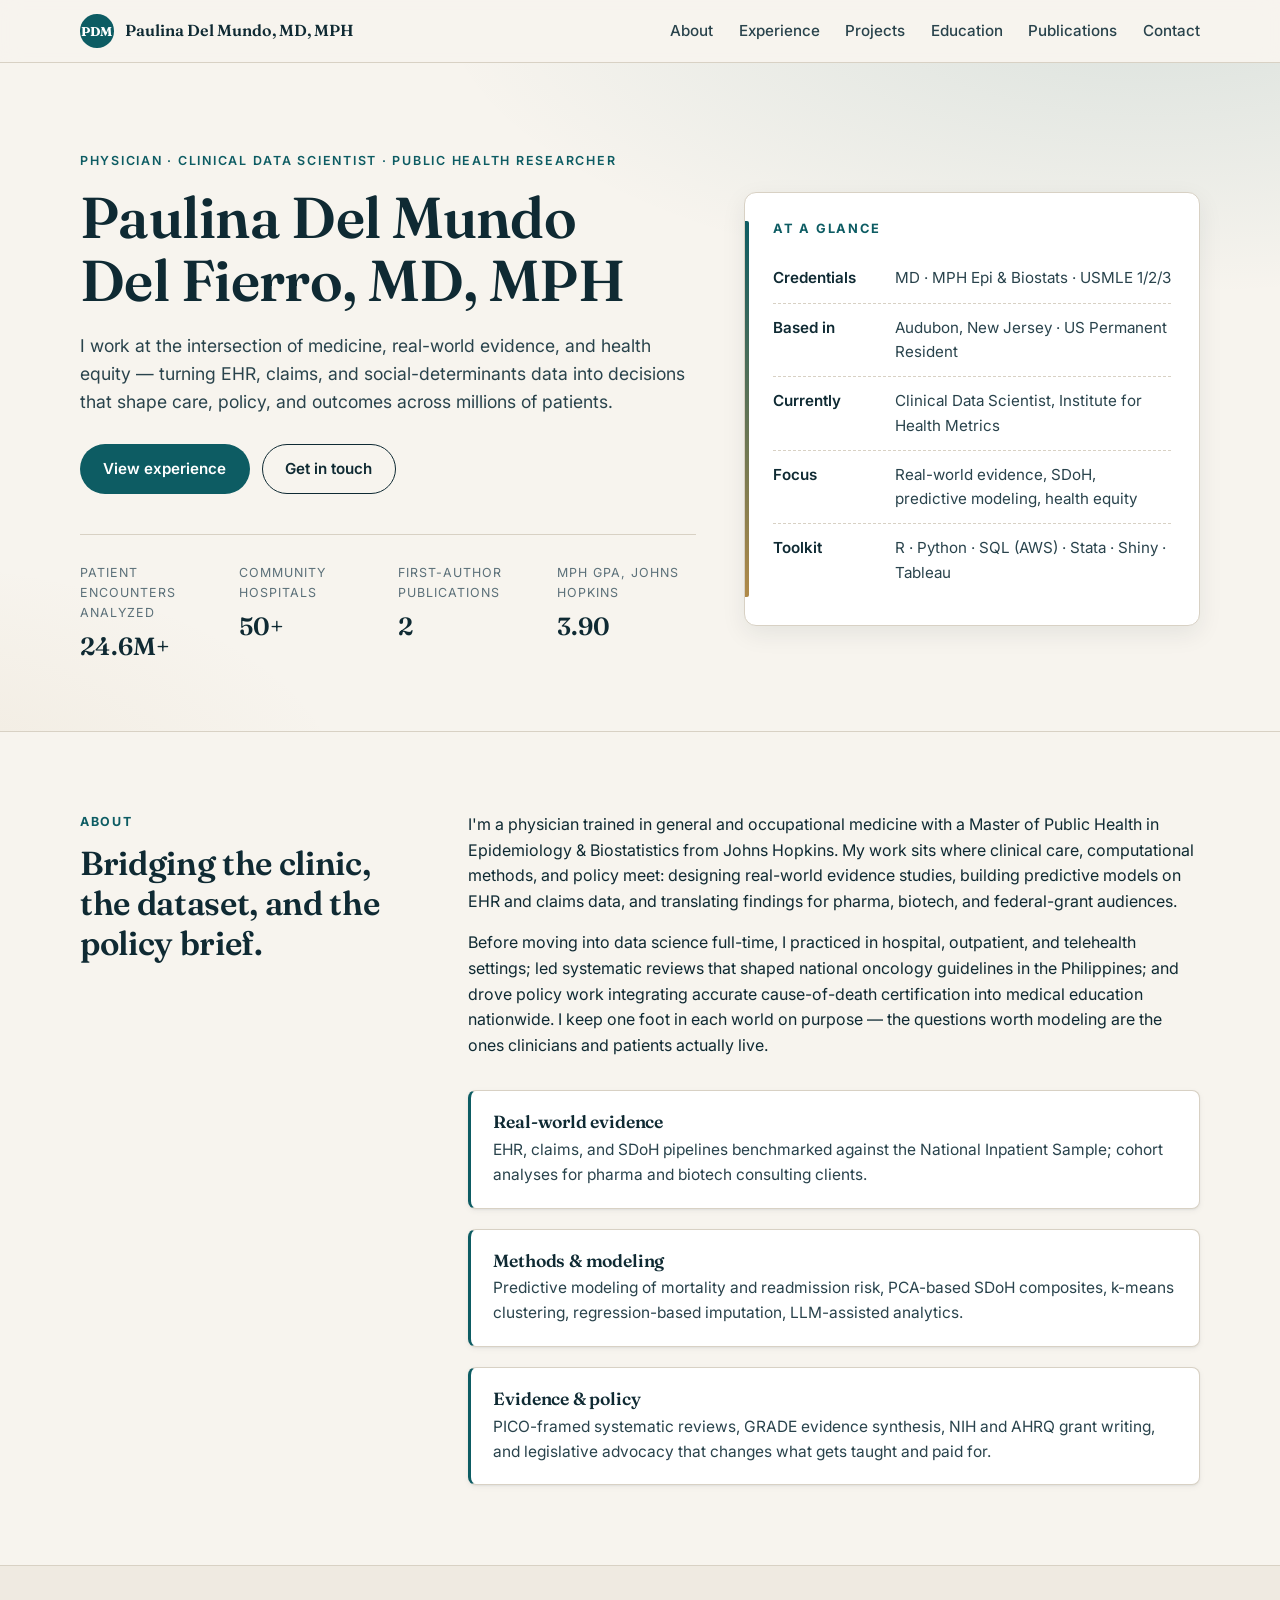
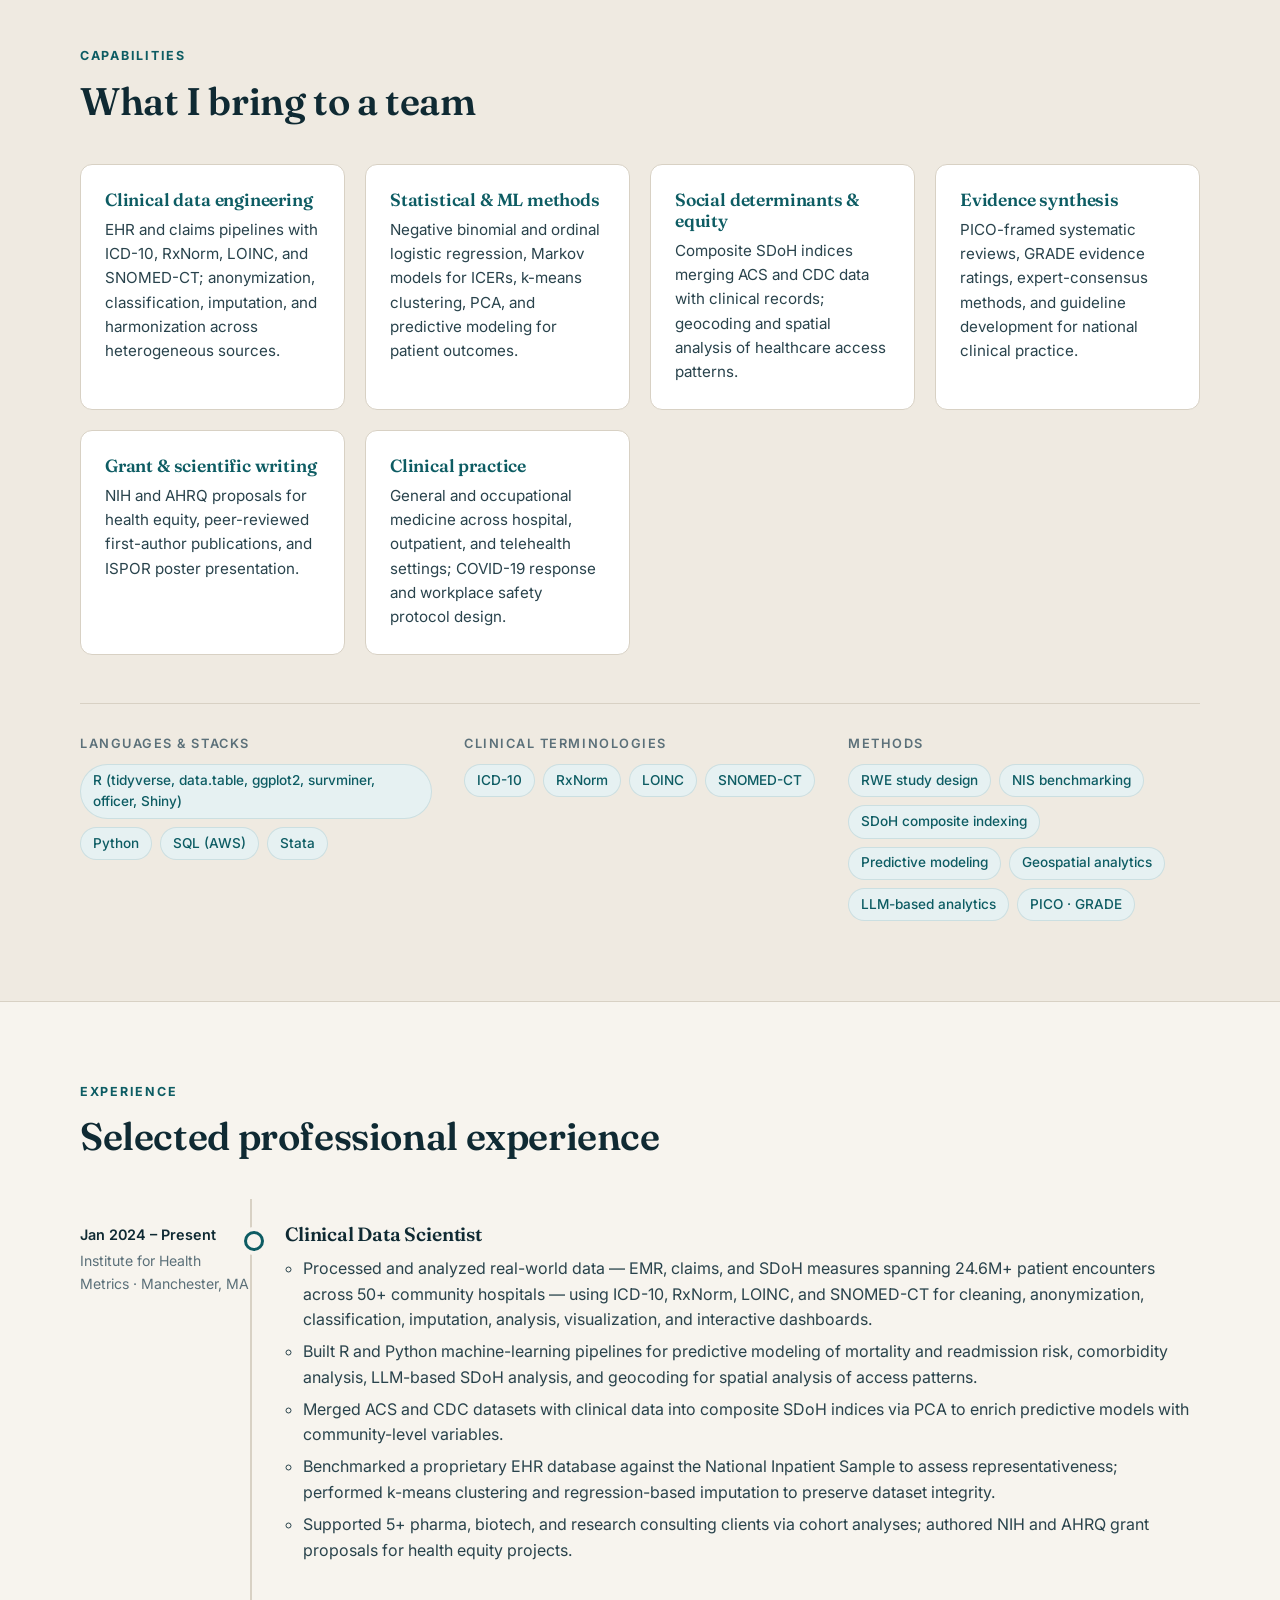
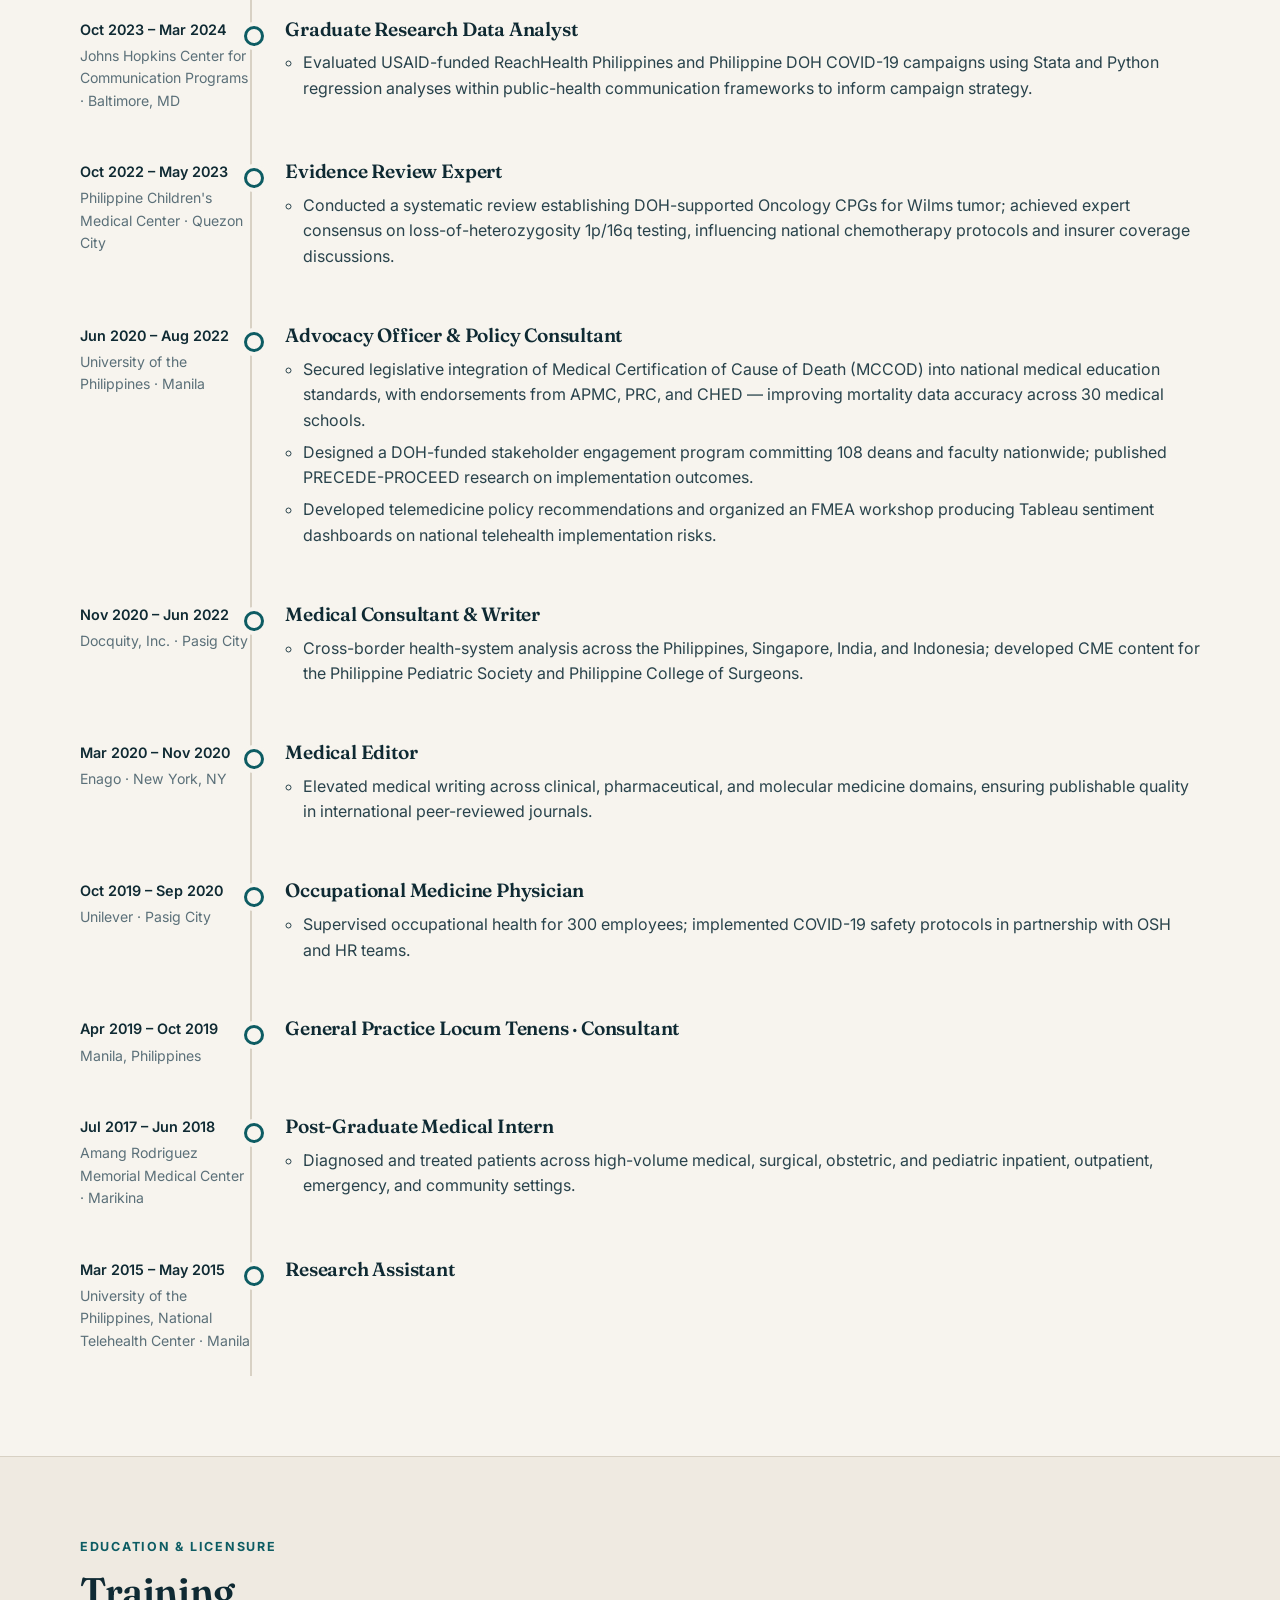
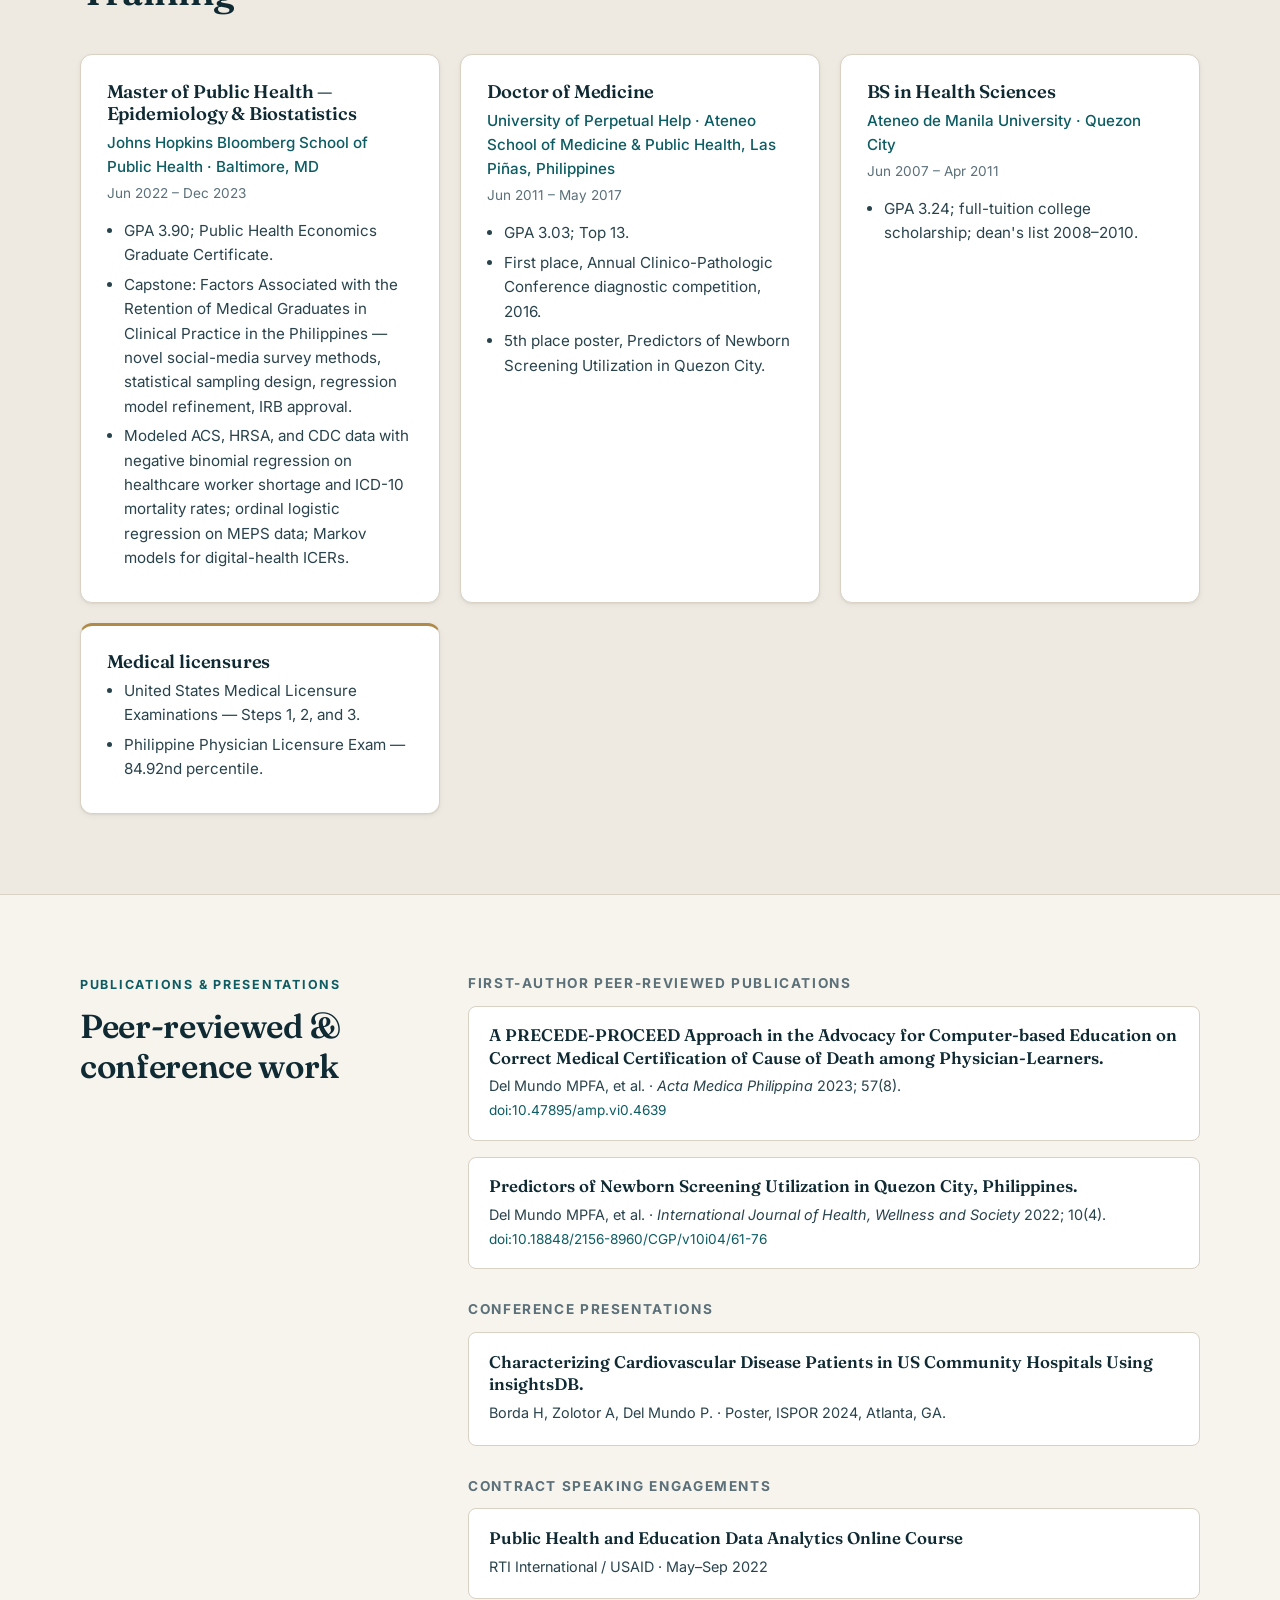
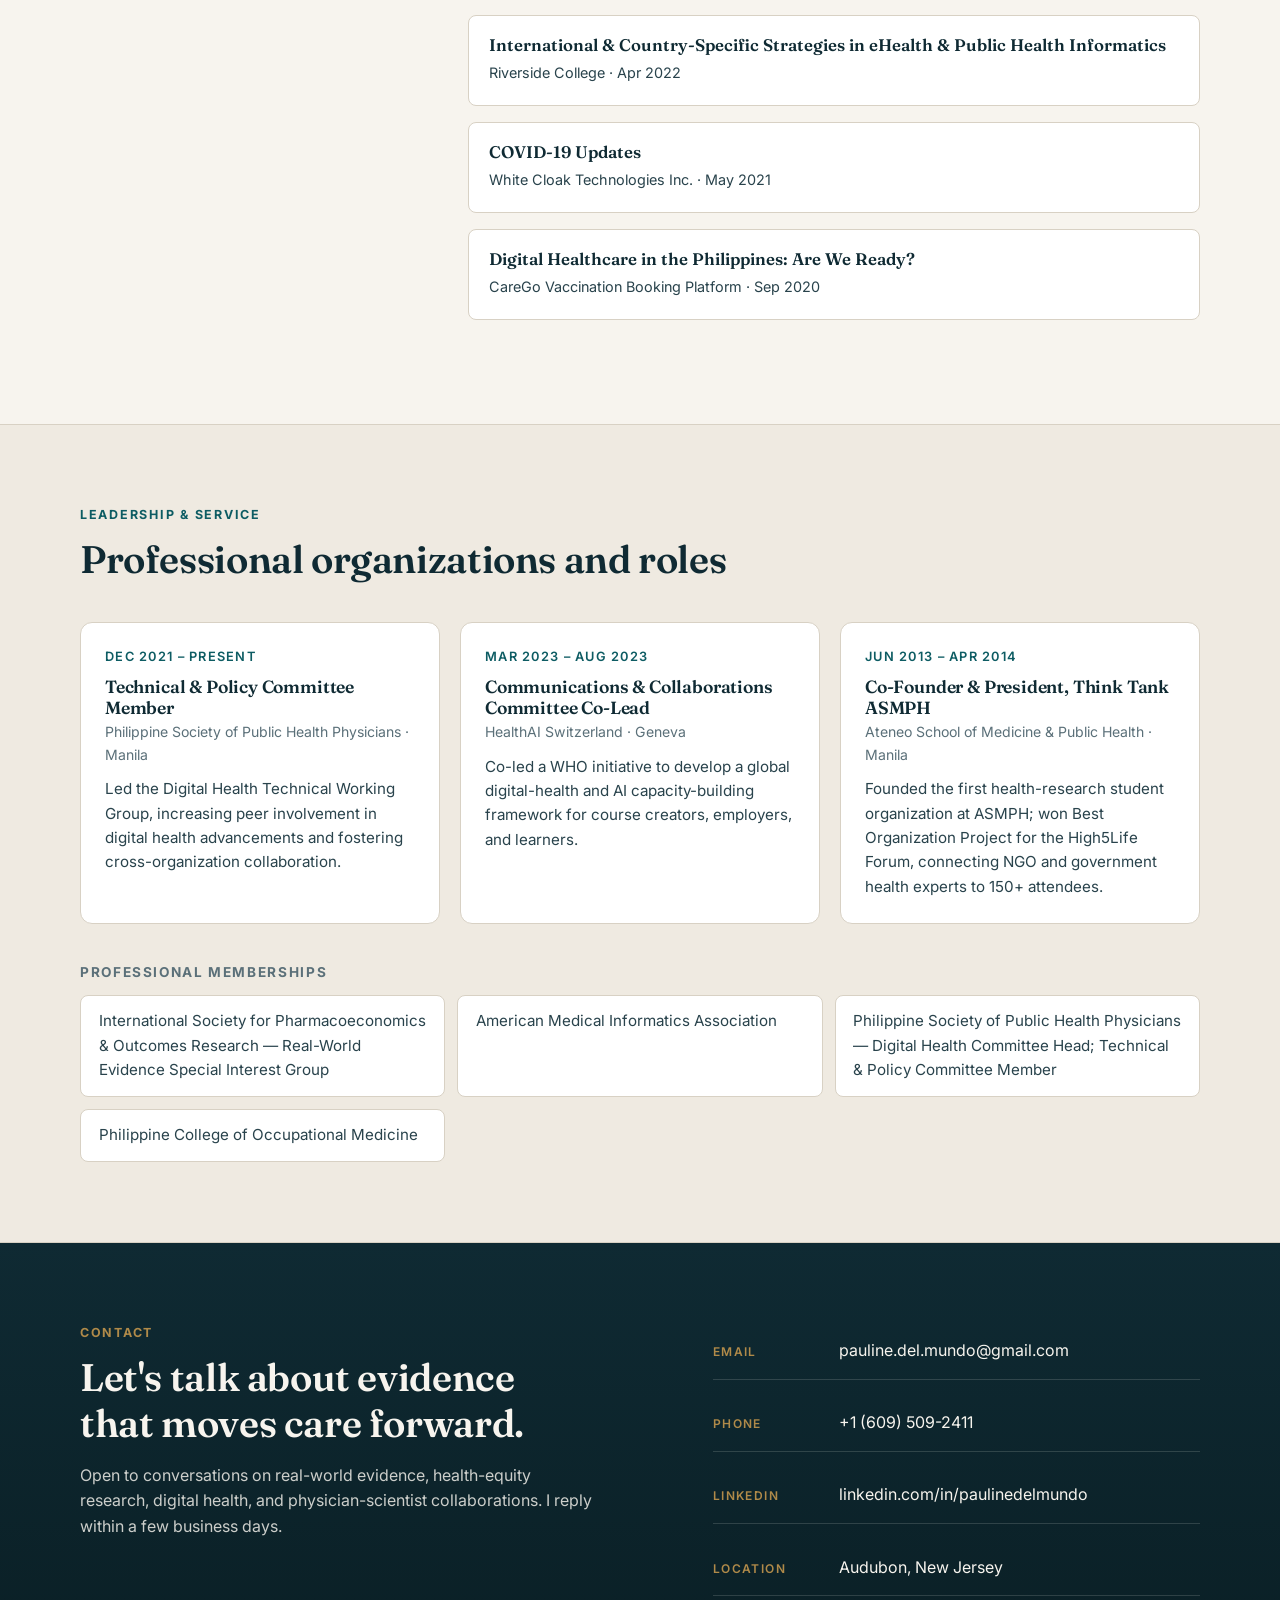
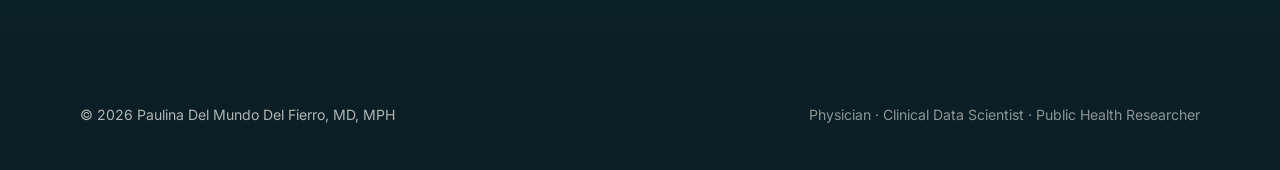
==== commit acab8e60: "Add projects section with NHANES polyglot Quarto scaffold - New projects/ hub styled to match the ma" ====
--- a/index.html
+++ b/index.html
@@ -21,9 +21,9 @@
         <ul class="nav-links">
           <li><a href="#about">About</a></li>
           <li><a href="#experience">Experience</a></li>
+          <li><a href="projects/">Projects</a></li>
           <li><a href="#education">Education</a></li>
           <li><a href="#publications">Publications</a></li>
-          <li><a href="#leadership">Leadership</a></li>
           <li><a href="#contact">Contact</a></li>
         </ul>
       </nav>
--- a/styles.css
+++ b/styles.css
@@ -196,9 +196,9 @@
 }
 
 .hero-accent {
-  color: var(--accent);
-  font-style: italic;
-  font-weight: 400;
+  color: inherit;
+  font-style: normal;
+  font-weight: 600;
 }
 
 .lede {
